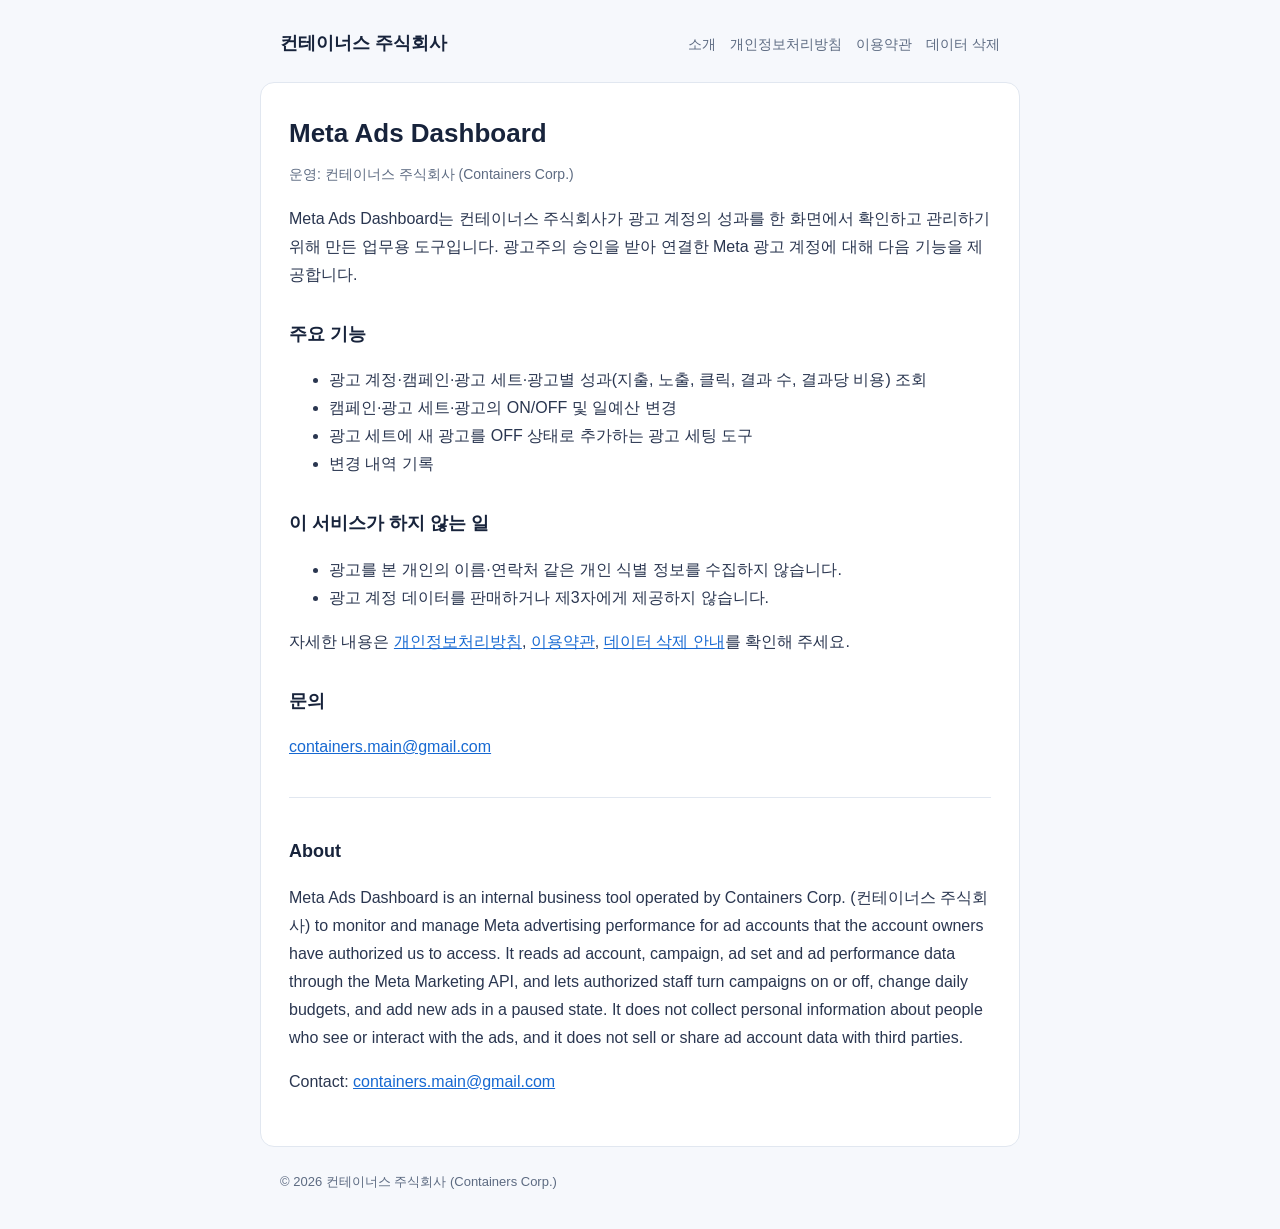
==== index.html @ 72b99f04 "Meta 앱 인증용 소개·개인정보처리방침·이용약관·데이터 삭제 안내 페이지 추가 Co-Authored-By: Claude Sonnet 5.5 <noreply@anthropic.co" ====
<!doctype html>
<html lang="ko">
<head>
<meta charset="utf-8">
<meta name="viewport" content="width=device-width,initial-scale=1">
<title>컨테이너스 주식회사 · Meta Ads Dashboard</title>
<meta name="description" content="컨테이너스 주식회사가 운영하는 Meta 광고 성과 모니터링·관리 도구 Meta Ads Dashboard 소개 페이지입니다.">
<link rel="stylesheet" href="style.css">
</head>
<body>
<header><strong>컨테이너스 주식회사</strong><nav><a href="index.html">소개</a><a href="privacy.html">개인정보처리방침</a><a href="terms.html">이용약관</a><a href="data-deletion.html">데이터 삭제</a></nav></header>
<main>
<h1>Meta Ads Dashboard</h1>
<p class="meta">운영: 컨테이너스 주식회사 (Containers Corp.)</p>

<p>Meta Ads Dashboard는 컨테이너스 주식회사가 광고 계정의 성과를 한 화면에서 확인하고 관리하기 위해 만든 업무용 도구입니다. 광고주의 승인을 받아 연결한 Meta 광고 계정에 대해 다음 기능을 제공합니다.</p>

<h2>주요 기능</h2>
<ul>
<li>광고 계정·캠페인·광고 세트·광고별 성과(지출, 노출, 클릭, 결과 수, 결과당 비용) 조회</li>
<li>캠페인·광고 세트·광고의 ON/OFF 및 일예산 변경</li>
<li>광고 세트에 새 광고를 OFF 상태로 추가하는 광고 세팅 도구</li>
<li>변경 내역 기록</li>
</ul>

<h2>이 서비스가 하지 않는 일</h2>
<ul>
<li>광고를 본 개인의 이름·연락처 같은 개인 식별 정보를 수집하지 않습니다.</li>
<li>광고 계정 데이터를 판매하거나 제3자에게 제공하지 않습니다.</li>
</ul>

<p>자세한 내용은 <a href="privacy.html">개인정보처리방침</a>, <a href="terms.html">이용약관</a>, <a href="data-deletion.html">데이터 삭제 안내</a>를 확인해 주세요.</p>

<h2>문의</h2>
<p><a href="mailto:containers.main@gmail.com">containers.main@gmail.com</a></p>

<section class="en" lang="en">
<h2>About</h2>
<p>Meta Ads Dashboard is an internal business tool operated by Containers Corp. (컨테이너스 주식회사) to monitor and manage Meta advertising performance for ad accounts that the account owners have authorized us to access. It reads ad account, campaign, ad set and ad performance data through the Meta Marketing API, and lets authorized staff turn campaigns on or off, change daily budgets, and add new ads in a paused state. It does not collect personal information about people who see or interact with the ads, and it does not sell or share ad account data with third parties.</p>
<p>Contact: <a href="mailto:containers.main@gmail.com">containers.main@gmail.com</a></p>
</section>
</main>
<footer>© 2026 컨테이너스 주식회사 (Containers Corp.)</footer>
</body>
</html>
---- style.css ----
:root{--ink:#17233b;--muted:#5d6b82;--line:#e1e7f0;--bg:#f6f8fc;--accent:#1769d2}
*{box-sizing:border-box}
body{margin:0;background:var(--bg);color:var(--ink);font:16px/1.75 -apple-system,BlinkMacSystemFont,"Segoe UI","Apple SD Gothic Neo","Malgun Gothic",sans-serif}
header,main,footer{max-width:760px;margin:0 auto;padding:0 20px}
header{padding-top:28px;padding-bottom:8px;display:flex;flex-wrap:wrap;gap:6px 18px;align-items:baseline;justify-content:space-between}
header strong{font-size:18px}
nav a{margin-left:14px;color:var(--muted);text-decoration:none;font-size:14px}
nav a:hover{color:var(--accent)}
main{background:#fff;border:1px solid var(--line);border-radius:14px;padding:28px 28px 34px;margin-top:14px;margin-bottom:24px}
h1{font-size:26px;margin:0 0 6px}
h2{font-size:18px;margin:30px 0 8px}
p,li{color:#2a3650}
.meta{color:var(--muted);font-size:14px;margin:0 0 18px}
.en{margin-top:36px;padding-top:8px;border-top:1px solid var(--line)}
a{color:var(--accent)}
footer{color:var(--muted);font-size:13px;padding-bottom:36px}
@media(max-width:560px){main{padding:20px 18px 26px}h1{font-size:22px}}
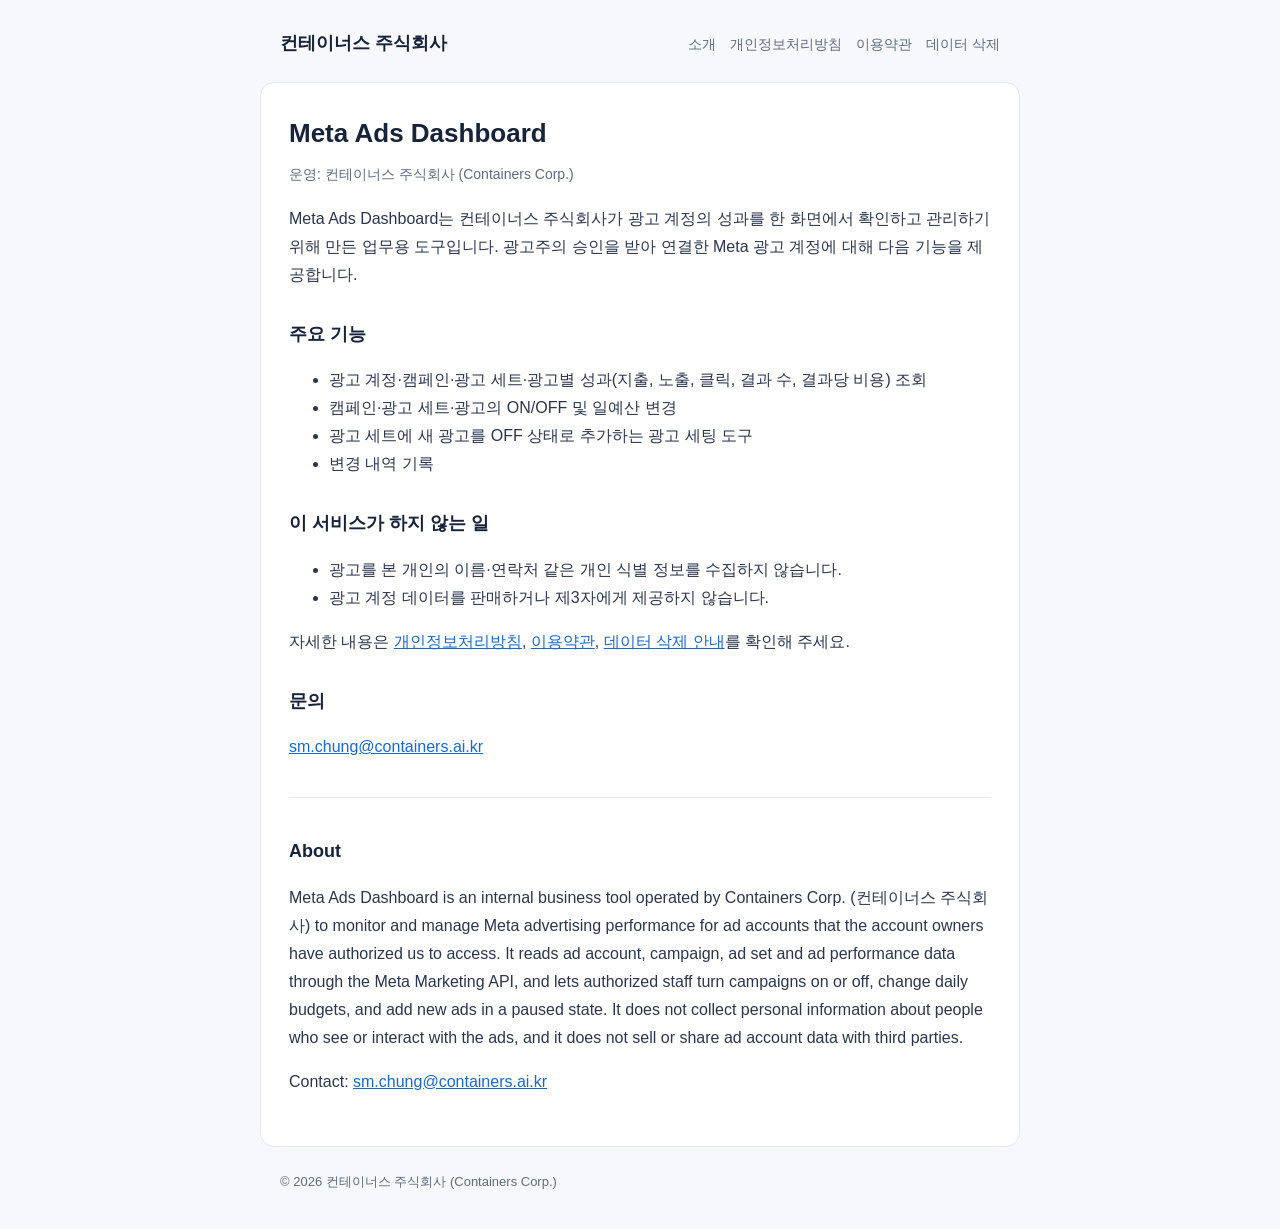
==== commit 319ce905: "문의 이메일을 sm.chung@containers.ai.kr로 변경 Co-Authored-By: Claude Sonnet 5.5 <noreply@anthropic.com> Clau" ====
--- a/index.html
+++ b/index.html
@@ -32,12 +32,12 @@
 <p>자세한 내용은 <a href="privacy.html">개인정보처리방침</a>, <a href="terms.html">이용약관</a>, <a href="data-deletion.html">데이터 삭제 안내</a>를 확인해 주세요.</p>
 
 <h2>문의</h2>
-<p><a href="mailto:containers.main@gmail.com">containers.main@gmail.com</a></p>
+<p><a href="mailto:sm.chung@containers.ai.kr">sm.chung@containers.ai.kr</a></p>
 
 <section class="en" lang="en">
 <h2>About</h2>
 <p>Meta Ads Dashboard is an internal business tool operated by Containers Corp. (컨테이너스 주식회사) to monitor and manage Meta advertising performance for ad accounts that the account owners have authorized us to access. It reads ad account, campaign, ad set and ad performance data through the Meta Marketing API, and lets authorized staff turn campaigns on or off, change daily budgets, and add new ads in a paused state. It does not collect personal information about people who see or interact with the ads, and it does not sell or share ad account data with third parties.</p>
-<p>Contact: <a href="mailto:containers.main@gmail.com">containers.main@gmail.com</a></p>
+<p>Contact: <a href="mailto:sm.chung@containers.ai.kr">sm.chung@containers.ai.kr</a></p>
 </section>
 </main>
 <footer>© 2026 컨테이너스 주식회사 (Containers Corp.)</footer>
